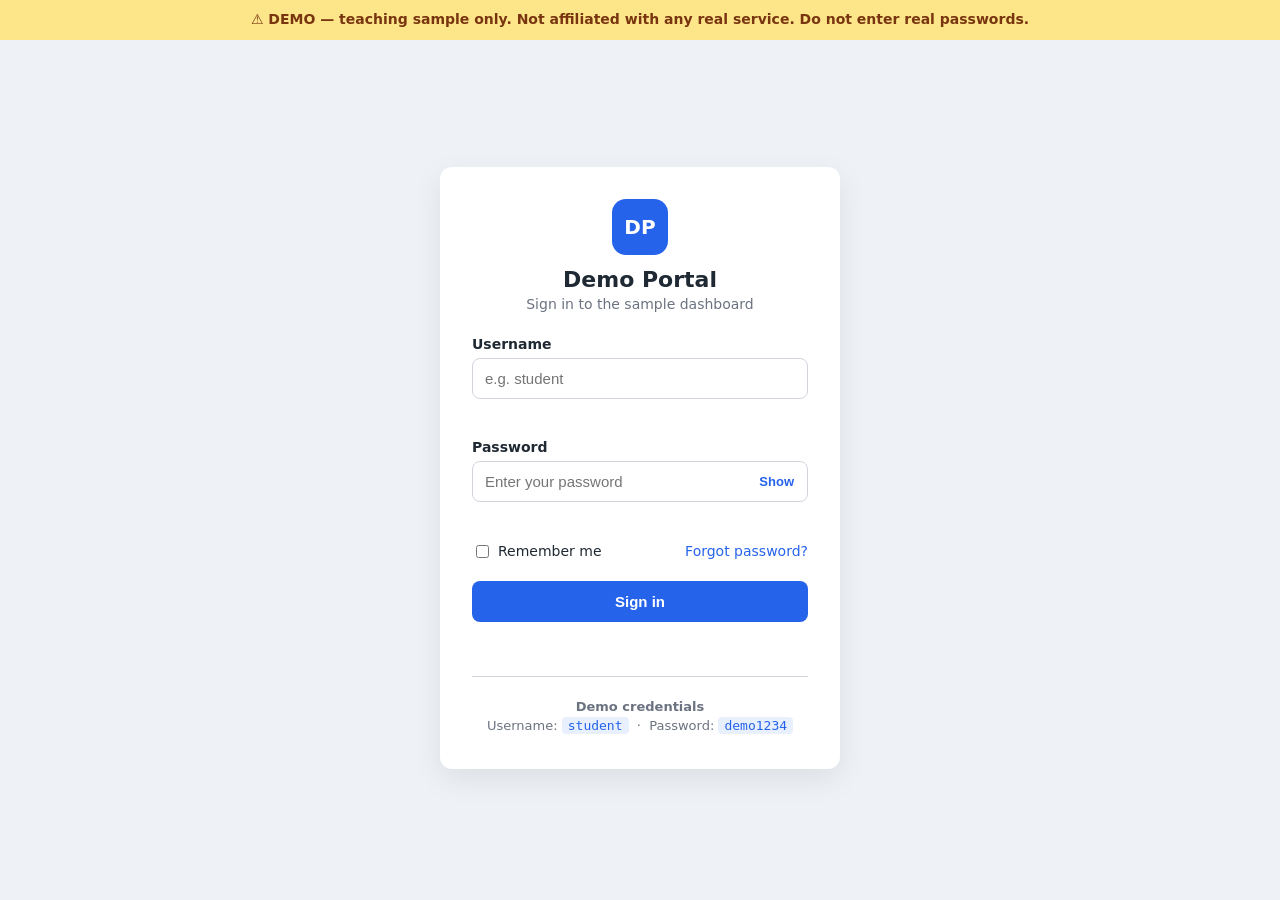
==== dashboard.html @ 2fdd440e "Add teaching demo login site A front-end-only demo login page for teaching students HTML, CSS, and c" ====
<!DOCTYPE html>
<html lang="en">
<head>
  <meta charset="UTF-8" />
  <meta name="viewport" content="width=device-width, initial-scale=1.0" />
  <title>Demo Portal — Dashboard</title>
  <link rel="stylesheet" href="css/styles.css" />
</head>
<body>
  <div class="demo-banner" role="note">
    ⚠️ DEMO — teaching sample only. Not affiliated with any real service.
  </div>

  <main class="page">
    <section class="card" style="max-width: 440px; text-align: center;">
      <div class="logo" aria-hidden="true" style="margin-bottom:16px;">✓</div>
      <h1 class="card__title">You're signed in</h1>
      <p class="card__subtitle" id="welcome">Welcome to the sample dashboard.</p>

      <p class="hint" style="margin-top:20px;">
        This page is only reachable after the demo login succeeds. In a real
        application, a server would verify your session before showing it.
      </p>

      <button class="btn btn--primary" id="logoutBtn" style="margin-top:20px;">Log out</button>
    </section>
  </main>

  <script>
    // Read the pretend session set by the login page.
    let user = null;
    try { user = sessionStorage.getItem("demo_user"); } catch (e) {}

    // If someone opens this page directly without "logging in",
    // send them back to the login page.
    let loggedIn = false;
    try { loggedIn = sessionStorage.getItem("demo_logged_in") === "true"; } catch (e) {}
    if (!loggedIn) {
      window.location.href = "index.html";
    }

    if (user) {
      document.getElementById("welcome").textContent = "Welcome, " + user + "!";
    }

    document.getElementById("logoutBtn").addEventListener("click", () => {
      try {
        sessionStorage.removeItem("demo_logged_in");
        sessionStorage.removeItem("demo_user");
      } catch (e) {}
      window.location.href = "index.html";
    });
  </script>
</body>
</html>
---- css/styles.css ----
/* =============================================================
   Demo Portal — teaching stylesheet
   Written to be read by students: plain CSS, no framework.
   Colors are defined once as variables so they are easy to change.
   ============================================================= */

:root {
  --bg: #eef2f7;
  --card-bg: #ffffff;
  --text: #1f2933;
  --muted: #6b7280;
  --primary: #2563eb;
  --primary-dark: #1d4ed8;
  --border: #d1d5db;
  --error: #dc2626;
  --success: #16a34a;
  --radius: 12px;
  --shadow: 0 10px 30px rgba(0, 0, 0, 0.08);
}

/* Support dark mode without changing the layout */
@media (prefers-color-scheme: dark) {
  :root {
    --bg: #0f172a;
    --card-bg: #1e293b;
    --text: #e2e8f0;
    --muted: #94a3b8;
    --border: #334155;
  }
}

* { box-sizing: border-box; }

body {
  margin: 0;
  font-family: system-ui, -apple-system, "Segoe UI", Roboto, sans-serif;
  background: var(--bg);
  color: var(--text);
  min-height: 100vh;
}

/* The yellow warning strip at the top of the page */
.demo-banner {
  background: #fde68a;
  color: #78350f;
  text-align: center;
  padding: 10px 16px;
  font-size: 14px;
  font-weight: 600;
  line-height: 1.4;
}

.page {
  display: flex;
  align-items: center;
  justify-content: center;
  padding: 40px 16px;
  min-height: calc(100vh - 44px);
}

/* The white login box */
.card {
  background: var(--card-bg);
  width: 100%;
  max-width: 400px;
  border-radius: var(--radius);
  box-shadow: var(--shadow);
  padding: 32px;
}

.card__head { text-align: center; margin-bottom: 24px; }

.logo {
  width: 56px;
  height: 56px;
  margin: 0 auto 12px;
  border-radius: 14px;
  background: var(--primary);
  color: #fff;
  font-weight: 700;
  font-size: 20px;
  display: flex;
  align-items: center;
  justify-content: center;
}

.card__title { margin: 0 0 4px; font-size: 22px; }
.card__subtitle { margin: 0; color: var(--muted); font-size: 14px; }

/* ---- Form fields ---- */
.field { margin-bottom: 18px; }

.field__label {
  display: block;
  margin-bottom: 6px;
  font-size: 14px;
  font-weight: 600;
}

.field__input {
  width: 100%;
  padding: 11px 12px;
  border: 1px solid var(--border);
  border-radius: 8px;
  font-size: 15px;
  background: var(--card-bg);
  color: var(--text);
  transition: border-color 0.15s, box-shadow 0.15s;
}

.field__input:focus {
  outline: none;
  border-color: var(--primary);
  box-shadow: 0 0 0 3px rgba(37, 99, 235, 0.15);
}

/* When JS marks a field invalid, it adds this class */
.field__input.is-invalid {
  border-color: var(--error);
}

/* Password field + Show/Hide button sit side by side */
.field__password { position: relative; }
.field__password .field__input { padding-right: 64px; }

.field__toggle {
  position: absolute;
  right: 8px;
  top: 50%;
  transform: translateY(-50%);
  border: none;
  background: transparent;
  color: var(--primary);
  font-size: 13px;
  font-weight: 600;
  cursor: pointer;
  padding: 4px 6px;
}

/* Inline error text under a field */
.field__error {
  margin: 6px 0 0;
  min-height: 16px;
  color: var(--error);
  font-size: 13px;
}

.form__row {
  display: flex;
  align-items: center;
  justify-content: space-between;
  margin-bottom: 20px;
  font-size: 14px;
}

.checkbox { display: flex; align-items: center; gap: 6px; cursor: pointer; }
.link { color: var(--primary); text-decoration: none; }
.link:hover { text-decoration: underline; }

/* ---- Buttons ---- */
.btn {
  width: 100%;
  padding: 12px;
  border: none;
  border-radius: 8px;
  font-size: 15px;
  font-weight: 600;
  cursor: pointer;
  transition: background 0.15s;
}

.btn--primary { background: var(--primary); color: #fff; }
.btn--primary:hover { background: var(--primary-dark); }
.btn--primary:disabled { opacity: 0.6; cursor: not-allowed; }

/* Overall status message under the button */
.form__status {
  margin: 14px 0 0;
  text-align: center;
  font-size: 14px;
  min-height: 18px;
}
.form__status.is-error { color: var(--error); }
.form__status.is-success { color: var(--success); }

/* ---- Footer with demo credentials ---- */
.card__foot {
  margin-top: 22px;
  padding-top: 18px;
  border-top: 1px solid var(--border);
  text-align: center;
}
.hint { margin: 4px 0; font-size: 13px; color: var(--muted); }
code {
  background: rgba(37, 99, 235, 0.1);
  color: var(--primary);
  padding: 1px 6px;
  border-radius: 4px;
  font-family: ui-monospace, "SF Mono", Menlo, monospace;
}
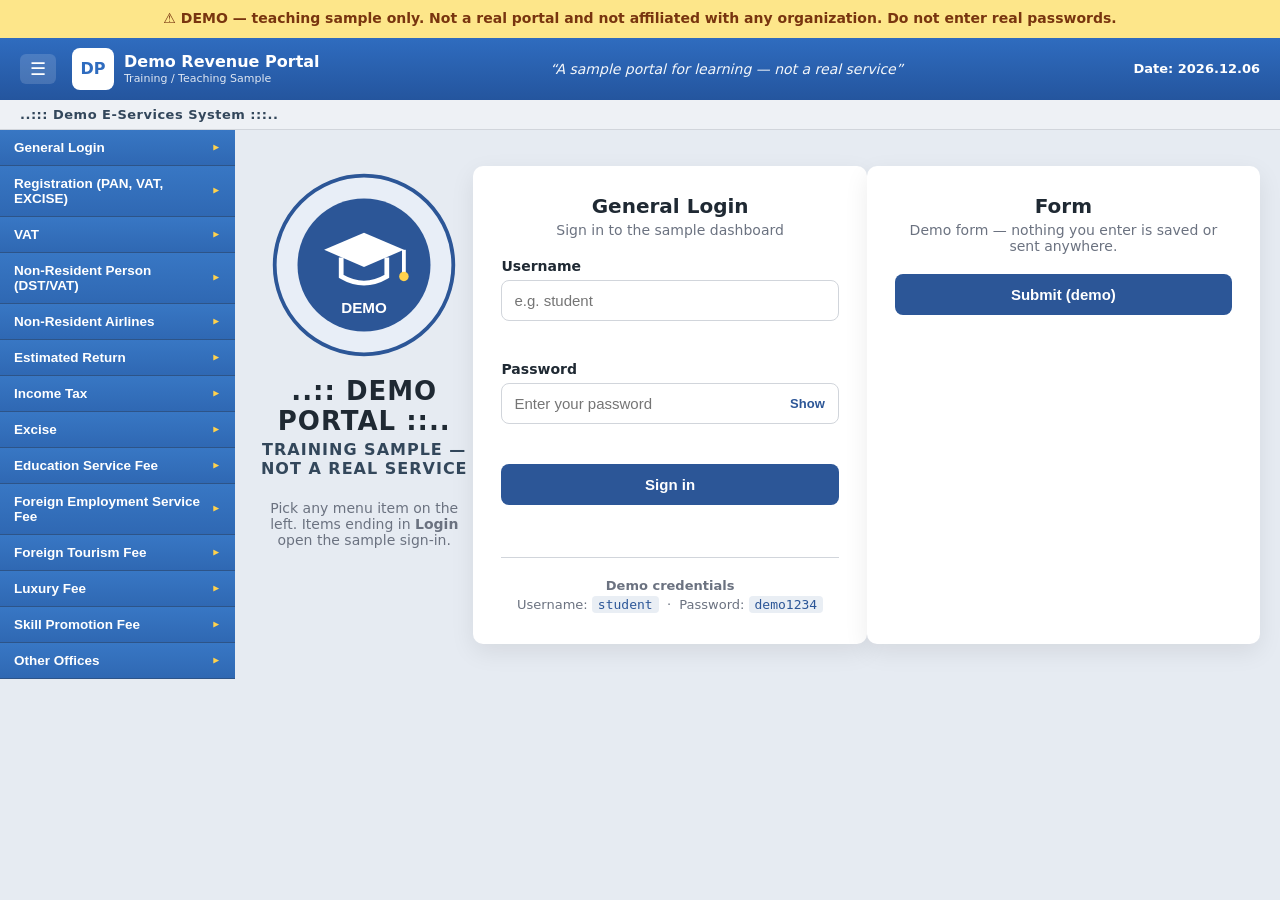
==== commit 2215d492: "Build after-login dashboard (tree menu, actions, outstanding) Replace the simple post-login page wit" ====
--- a/dashboard.html
+++ b/dashboard.html
@@ -3,53 +3,101 @@
 <head>
   <meta charset="UTF-8" />
   <meta name="viewport" content="width=device-width, initial-scale=1.0" />
-  <title>Demo Portal — Dashboard</title>
+  <title>Demo Portal — Taxpayer Dashboard</title>
   <link rel="stylesheet" href="css/styles.css" />
+  <link rel="stylesheet" href="css/dashboard.css" />
 </head>
 <body>
   <div class="demo-banner" role="note">
-    ⚠️ DEMO — teaching sample only. Not affiliated with any real service.
+    ⚠️ DEMO — teaching sample only. All data below is fake. Not a real portal or service.
   </div>
 
-  <main class="page">
-    <section class="card" style="max-width: 440px; text-align: center;">
-      <div class="logo" aria-hidden="true" style="margin-bottom:16px;">✓</div>
-      <h1 class="card__title">You're signed in</h1>
-      <p class="card__subtitle" id="welcome">Welcome to the sample dashboard.</p>
+  <!-- Top blue header (same as the login page) -->
+  <header class="topbar">
+    <button class="topbar__menu" id="menuToggle" aria-label="Toggle menu">☰</button>
+    <div class="topbar__brand">
+      <div class="brand-badge" aria-hidden="true">DP</div>
+      <div class="brand-text">
+        <strong>Demo Revenue Portal</strong>
+        <span>Training / Teaching Sample</span>
+      </div>
+    </div>
+    <div class="topbar__slogan">“A sample portal for learning — not a real service”</div>
+    <div class="topbar__date" id="topDate">Date: —</div>
+  </header>
 
-      <p class="hint" style="margin-top:20px;">
-        This page is only reachable after the demo login succeeds. In a real
-        application, a server would verify your session before showing it.
-      </p>
+  <!-- Breadcrumb + sub bar -->
+  <div class="breadcrumb">Integrated Tax Menus &nbsp;&gt;&gt;&nbsp; General &nbsp;&gt;&gt;&nbsp; Taxpayer Dashboard</div>
+  <div class="subbar subbar--dash">..::: Demo E-Services System :::..</div>
 
-      <button class="btn btn--primary" id="logoutBtn" style="margin-top:20px;">Log out</button>
-    </section>
-  </main>
+  <div class="layout">
+    <!-- ===== Left tree sidebar ===== -->
+    <nav class="tree-side" id="sidebar" aria-label="E-Services menu">
+      <div class="tree-side__title">Online E-Services</div>
+      <ul class="tree" id="tree"></ul>
+      <button class="btn-clear" id="clearCache2" type="button">🗑 Clear Cache</button>
+    </nav>
 
-  <script>
-    // Read the pretend session set by the login page.
-    let user = null;
-    try { user = sessionStorage.getItem("demo_user"); } catch (e) {}
+    <!-- ===== Main content ===== -->
+    <main class="dash">
+      <!-- Action buttons -->
+      <div class="dash__actions">
+        <button class="btn-amber" id="logoutBtn" type="button">Taxpayer Logout</button>
+        <button class="btn-amber" id="clearCache" type="button">Clear Cache</button>
+      </div>
 
-    // If someone opens this page directly without "logging in",
-    // send them back to the login page.
-    let loggedIn = false;
-    try { loggedIn = sessionStorage.getItem("demo_logged_in") === "true"; } catch (e) {}
-    if (!loggedIn) {
-      window.location.href = "index.html";
-    }
+      <!-- Taxpayer info -->
+      <div class="dash__info">
+        <div class="row"><span class="row__label">PAN:</span> <span id="panValue">123456789</span></div>
+        <div class="row"><span class="row__label">Trade Name:</span> <span id="tradeName">Demo Trader Pvt. Ltd.</span></div>
+        <div class="row"><span class="row__label">Logged in as:</span> <span id="userValue">—</span></div>
+      </div>
 
-    if (user) {
-      document.getElementById("welcome").textContent = "Welcome, " + user + "!";
-    }
+      <!-- Action links (demo) -->
+      <div class="dash__links" id="actionLinks"></div>
 
-    document.getElementById("logoutBtn").addEventListener("click", () => {
-      try {
-        sessionStorage.removeItem("demo_logged_in");
-        sessionStorage.removeItem("demo_user");
-      } catch (e) {}
-      window.location.href = "index.html";
-    });
-  </script>
+      <!-- Panel that opens when an action link is clicked -->
+      <section class="actionpanel" id="actionPanel" hidden>
+        <div class="section-head" id="actionPanelTitle">Action</div>
+        <div class="actionpanel__body" id="actionPanelBody"></div>
+      </section>
+
+      <!-- KYT notice -->
+      <section class="dash__block">
+        <div class="section-head">Please update KYT form.</div>
+        <div class="notice-box">
+          Reminder: please update your KYT (Know Your Taxpayer) form for the current fiscal year. This is a demo notice; no action is required.
+        </div>
+      </section>
+
+      <!-- Non Filer and Outstanding -->
+      <section class="dash__block">
+        <div class="section-head">Non Filer And Outstanding</div>
+        <p class="indicative">The information shown here is demo and indicative only. Nothing here is real.</p>
+        <div class="twocol">
+          <div class="panelbox">
+            <div class="panelbox__head">Non Filer</div>
+            <textarea class="panelbox__area" id="nonFiler" readonly>No non-filed returns found (demo data).</textarea>
+          </div>
+          <div class="panelbox">
+            <div class="panelbox__head">Outstanding</div>
+            <div class="out-row">
+              <label for="vatDue">VAT Due</label>
+              <input type="text" id="vatDue" value="0" readonly />
+            </div>
+            <div class="out-row">
+              <button class="btn-amber btn-amber--sm" id="payVat" type="button">✓ Pay VAT Due</button>
+            </div>
+            <div class="out-row">
+              <label for="incomeDue">Income Tax Due</label>
+              <input type="text" id="incomeDue" value="0" readonly />
+            </div>
+          </div>
+        </div>
+      </section>
+    </main>
+  </div>
+
+  <script src="js/dashboard.js"></script>
 </body>
 </html>
--- a/css/styles.css
+++ b/css/styles.css
@@ -1,32 +1,36 @@
 /* =============================================================
    Demo Portal — teaching stylesheet
-   Written to be read by students: plain CSS, no framework.
-   Colors are defined once as variables so they are easy to change.
+   Colors matched to the reference portal screenshot:
+   - blue top bar
+   - bright-blue menu section headers
+   - dark-navy submenus with small page icons
+   Plain CSS, commented for students.
    ============================================================= */
 
 :root {
-  --bg: #eef2f7;
+  --bg: #e6ebf2;
+
+  /* Blues sampled to match the reference screenshot */
+  --top-blue: #2f6cbf;
+  --top-blue-2: #24559e;
+  --sec-blue: #3877c4;       /* menu section header */
+  --sec-blue-2: #2f68b3;
+  --sec-hover: #2a5ea6;
+  --sub-navy: #103c78;       /* expanded submenu background */
+  --sub-hover: #1b4f96;
+
+  --subbar: #eef1f5;
   --card-bg: #ffffff;
   --text: #1f2933;
   --muted: #6b7280;
-  --primary: #2563eb;
-  --primary-dark: #1d4ed8;
+  --primary: #2c5697;
+  --primary-dark: #24487f;
+  --caret: #ffd24d;          /* yellow caret */
   --border: #d1d5db;
   --error: #dc2626;
   --success: #16a34a;
-  --radius: 12px;
-  --shadow: 0 10px 30px rgba(0, 0, 0, 0.08);
-}
-
-/* Support dark mode without changing the layout */
-@media (prefers-color-scheme: dark) {
-  :root {
-    --bg: #0f172a;
-    --card-bg: #1e293b;
-    --text: #e2e8f0;
-    --muted: #94a3b8;
-    --border: #334155;
-  }
+  --radius: 10px;
+  --shadow: 0 8px 24px rgba(0, 0, 0, 0.08);
 }
 
 * { box-sizing: border-box; }
@@ -39,64 +43,149 @@
   min-height: 100vh;
 }
 
-/* The yellow warning strip at the top of the page */
+/* ---- Demo warning banner ---- */
 .demo-banner {
   background: #fde68a;
   color: #78350f;
   text-align: center;
-  padding: 10px 16px;
+  padding: 9px 16px;
   font-size: 14px;
   font-weight: 600;
   line-height: 1.4;
 }
 
-.page {
+/* ---- Top blue header bar ---- */
+.topbar {
   display: flex;
   align-items: center;
-  justify-content: center;
-  padding: 40px 16px;
-  min-height: calc(100vh - 44px);
-}
-
-/* The white login box */
+  gap: 16px;
+  background: linear-gradient(180deg, var(--top-blue), var(--top-blue-2));
+  color: #ffffff;
+  padding: 10px 20px;
+}
+.topbar__menu {
+  background: rgba(255, 255, 255, 0.15);
+  color: #fff;
+  border: none;
+  border-radius: 6px;
+  font-size: 18px;
+  padding: 4px 10px;
+  cursor: pointer;
+}
+.topbar__brand { display: flex; align-items: center; gap: 10px; }
+.brand-badge {
+  width: 42px; height: 42px;
+  border-radius: 8px;
+  background: #ffffff;
+  color: var(--top-blue);
+  font-weight: 800;
+  font-size: 16px;
+  display: flex; align-items: center; justify-content: center;
+}
+.brand-text { display: flex; flex-direction: column; line-height: 1.2; }
+.brand-text strong { font-size: 16px; }
+.brand-text span { font-size: 11px; opacity: 0.85; }
+
+.topbar__slogan {
+  flex: 1;
+  text-align: center;
+  font-style: italic;
+  font-size: 14px;
+  opacity: 0.95;
+}
+.topbar__date { font-size: 13px; font-weight: 700; white-space: nowrap; }
+
+/* ---- Sub header strip ---- */
+.subbar {
+  background: var(--subbar);
+  border-bottom: 1px solid var(--border);
+  padding: 7px 20px;
+  font-size: 13px;
+  font-weight: 700;
+  color: #33475b;
+  letter-spacing: 0.5px;
+}
+
+/* ---- Layout: sidebar + content ---- */
+.layout { display: flex; align-items: flex-start; }
+
+/* ---- Sidebar ---- */
+.sidebar { width: 235px; flex-shrink: 0; background: var(--sub-navy); }
+.menu { list-style: none; margin: 0; padding: 0; }
+.menu__item { border-bottom: 1px solid rgba(255, 255, 255, 0.12); }
+
+/* Section header (bright blue bar) */
+.menu__button {
+  width: 100%;
+  display: flex;
+  align-items: center;
+  justify-content: space-between;
+  gap: 8px;
+  background: linear-gradient(180deg, var(--sec-blue), var(--sec-blue-2));
+  border: none;
+  color: #ffffff;
+  font-size: 13.5px;
+  font-weight: 700;
+  text-align: left;
+  padding: 10px 14px;
+  cursor: pointer;
+}
+.menu__button:hover { background: var(--sec-hover); }
+.menu__button .caret { color: var(--caret); font-size: 10px; transition: transform 0.15s; }
+.menu__button[aria-expanded="false"] .caret { transform: rotate(-90deg); }
+
+/* Submenu (dark navy) */
+.submenu { list-style: none; margin: 0; padding: 4px 0; background: var(--sub-navy); }
+.submenu a {
+  display: flex;
+  align-items: flex-start;
+  gap: 8px;
+  color: #eaf0fb;
+  text-decoration: none;
+  font-size: 12.5px;
+  font-weight: 600;
+  padding: 7px 14px 7px 16px;
+  line-height: 1.3;
+}
+.submenu a:hover { background: var(--sub-hover); color: #fff; }
+/* small page icon before each sub-link */
+.submenu a::before {
+  content: "";
+  flex-shrink: 0;
+  margin-top: 1px;
+  width: 12px; height: 14px;
+  background: url("data:image/svg+xml,%3Csvg xmlns='http://www.w3.org/2000/svg' width='12' height='14'%3E%3Cpath d='M2 1h5l3 3v9H2z' fill='%23d7e2f4' stroke='%23ffffff' stroke-width='0.5'/%3E%3Cpath d='M7 1v3h3' fill='none' stroke='%23ffffff' stroke-width='0.5'/%3E%3C/svg%3E") no-repeat center;
+}
+
+/* ---- Main content ---- */
+.content { flex: 1; padding: 28px 20px; display: flex; justify-content: center; min-height: 60vh; }
+
+/* Welcome view */
+.welcome { text-align: center; padding-top: 12px; max-width: 560px; }
+.badge { width: 190px; height: 190px; }
+.welcome__title { margin: 12px 0 4px; font-size: 26px; letter-spacing: 1px; color: #1f2933; }
+.welcome__subtitle { margin: 0; font-size: 16px; font-weight: 700; color: #33475b; letter-spacing: 1px; }
+.welcome__hint { margin-top: 22px; color: var(--muted); font-size: 14px; }
+
+/* Panels */
+.panel { width: 100%; display: flex; justify-content: center; padding-top: 8px; }
+
+/* Card */
 .card {
   background: var(--card-bg);
   width: 100%;
   max-width: 400px;
   border-radius: var(--radius);
   box-shadow: var(--shadow);
-  padding: 32px;
-}
-
-.card__head { text-align: center; margin-bottom: 24px; }
-
-.logo {
-  width: 56px;
-  height: 56px;
-  margin: 0 auto 12px;
-  border-radius: 14px;
-  background: var(--primary);
-  color: #fff;
-  font-weight: 700;
-  font-size: 20px;
-  display: flex;
-  align-items: center;
-  justify-content: center;
-}
-
-.card__title { margin: 0 0 4px; font-size: 22px; }
+  padding: 28px;
+}
+.card__head { text-align: center; margin-bottom: 20px; }
+.card__title { margin: 0 0 4px; font-size: 20px; }
 .card__subtitle { margin: 0; color: var(--muted); font-size: 14px; }
 
-/* ---- Form fields ---- */
+/* Form fields */
 .field { margin-bottom: 18px; }
-
-.field__label {
-  display: block;
-  margin-bottom: 6px;
-  font-size: 14px;
-  font-weight: 600;
-}
-
+.field__label { display: block; margin-bottom: 6px; font-size: 14px; font-weight: 600; }
 .field__input {
   width: 100%;
   padding: 11px 12px;
@@ -107,94 +196,50 @@
   color: var(--text);
   transition: border-color 0.15s, box-shadow 0.15s;
 }
-
-.field__input:focus {
-  outline: none;
-  border-color: var(--primary);
-  box-shadow: 0 0 0 3px rgba(37, 99, 235, 0.15);
-}
-
-/* When JS marks a field invalid, it adds this class */
-.field__input.is-invalid {
-  border-color: var(--error);
-}
-
-/* Password field + Show/Hide button sit side by side */
+.field__input:focus { outline: none; border-color: var(--primary); box-shadow: 0 0 0 3px rgba(44, 86, 151, 0.15); }
+.field__input.is-invalid { border-color: var(--error); }
 .field__password { position: relative; }
 .field__password .field__input { padding-right: 64px; }
-
 .field__toggle {
-  position: absolute;
-  right: 8px;
-  top: 50%;
-  transform: translateY(-50%);
-  border: none;
-  background: transparent;
-  color: var(--primary);
-  font-size: 13px;
-  font-weight: 600;
-  cursor: pointer;
-  padding: 4px 6px;
-}
-
-/* Inline error text under a field */
-.field__error {
-  margin: 6px 0 0;
-  min-height: 16px;
-  color: var(--error);
-  font-size: 13px;
-}
-
-.form__row {
-  display: flex;
-  align-items: center;
-  justify-content: space-between;
-  margin-bottom: 20px;
-  font-size: 14px;
-}
-
-.checkbox { display: flex; align-items: center; gap: 6px; cursor: pointer; }
-.link { color: var(--primary); text-decoration: none; }
-.link:hover { text-decoration: underline; }
-
-/* ---- Buttons ---- */
-.btn {
-  width: 100%;
-  padding: 12px;
-  border: none;
-  border-radius: 8px;
-  font-size: 15px;
-  font-weight: 600;
-  cursor: pointer;
-  transition: background 0.15s;
-}
-
+  position: absolute; right: 8px; top: 50%; transform: translateY(-50%);
+  border: none; background: transparent; color: var(--primary);
+  font-size: 13px; font-weight: 600; cursor: pointer; padding: 4px 6px;
+}
+.field__error { margin: 6px 0 0; min-height: 16px; color: var(--error); font-size: 13px; }
+
+/* Buttons */
+.btn { width: 100%; padding: 12px; border: none; border-radius: 8px; font-size: 15px; font-weight: 600; cursor: pointer; transition: background 0.15s; }
 .btn--primary { background: var(--primary); color: #fff; }
 .btn--primary:hover { background: var(--primary-dark); }
 .btn--primary:disabled { opacity: 0.6; cursor: not-allowed; }
-
-/* Overall status message under the button */
-.form__status {
-  margin: 14px 0 0;
-  text-align: center;
-  font-size: 14px;
-  min-height: 18px;
-}
+.form__status { margin: 14px 0 0; text-align: center; font-size: 14px; min-height: 18px; }
 .form__status.is-error { color: var(--error); }
 .form__status.is-success { color: var(--success); }
 
-/* ---- Footer with demo credentials ---- */
-.card__foot {
-  margin-top: 22px;
-  padding-top: 18px;
-  border-top: 1px solid var(--border);
-  text-align: center;
-}
+/* Footer with demo credentials */
+.card__foot { margin-top: 20px; padding-top: 16px; border-top: 1px solid var(--border); text-align: center; }
 .hint { margin: 4px 0; font-size: 13px; color: var(--muted); }
-code {
-  background: rgba(37, 99, 235, 0.1);
-  color: var(--primary);
-  padding: 1px 6px;
-  border-radius: 4px;
-  font-family: ui-monospace, "SF Mono", Menlo, monospace;
-}
+code { background: rgba(44, 86, 151, 0.1); color: var(--primary); padding: 1px 6px; border-radius: 4px; font-family: ui-monospace, "SF Mono", Menlo, monospace; }
+
+/* ---- Responsive ---- */
+@media (max-width: 760px) {
+  .topbar__slogan { display: none; }
+  .layout { flex-direction: column; }
+  .sidebar { width: 100%; display: none; }
+  .sidebar.is-open { display: block; }
+  .content { padding: 20px 16px; }
+}
+
+/* ---- Dynamic forms (built by JavaScript) ---- */
+.card--wide { max-width: 640px; }
+.form-grid { display: grid; grid-template-columns: 1fr 1fr; gap: 0 16px; }
+.field--full { grid-column: 1 / -1; }
+.field__label .req { color: var(--error); }
+
+/* Make select and textarea share the input styling */
+select.field__input { appearance: auto; height: 42px; }
+textarea.field__input { resize: vertical; min-height: 74px; font-family: inherit; }
+
+@media (max-width: 560px) {
+  .form-grid { grid-template-columns: 1fr; }
+}
--- a/css/dashboard.css
+++ b/css/dashboard.css
@@ -0,0 +1,165 @@
+/* =============================================================
+   Demo Portal — dashboard (after-login) styles
+   Reuses the color variables from styles.css.
+   Layout: light tree sidebar + content with info, action links,
+   a notice, and a Non-Filer/Outstanding section.
+   ============================================================= */
+
+/* Breadcrumb + dashboard sub bar */
+.breadcrumb {
+  background: #dfe6ef;
+  color: #33475b;
+  font-size: 12.5px;
+  padding: 6px 18px;
+  border-bottom: 1px solid var(--border);
+}
+.subbar--dash { background: #2f68b3; color: #fff; border-bottom: none; }
+
+/* ---- Left tree sidebar (light) ---- */
+.tree-side {
+  width: 250px;
+  flex-shrink: 0;
+  background: #fbfcfe;
+  border-right: 1px solid var(--border);
+  min-height: 70vh;
+  padding-bottom: 16px;
+}
+.tree-side__title {
+  background: #2f68b3;
+  color: #fff;
+  font-size: 13px;
+  font-weight: 700;
+  padding: 7px 14px;
+}
+.tree { list-style: none; margin: 8px 0; padding: 0; font-size: 13px; }
+.tree li { list-style: none; }
+
+.tree__node {
+  display: flex;
+  align-items: center;
+  gap: 6px;
+  padding: 4px 10px;
+  cursor: pointer;
+  color: #23405f;
+  user-select: none;
+}
+.tree__node:hover { background: #eaf1fb; }
+.tree__toggle { width: 12px; text-align: center; color: #6b7280; font-size: 11px; }
+.tree__icon { color: #e0a92e; }              /* folder color */
+.tree__leaf .tree__icon { color: #7c93b5; }  /* page color */
+.tree__children { list-style: none; margin: 0; padding-left: 18px; }
+.tree__node--active { background: #d5e6fb; font-weight: 600; }
+
+.btn-clear {
+  display: block;
+  margin: 10px auto 0;
+  background: #eef1f5;
+  border: 1px solid var(--border);
+  border-radius: 5px;
+  padding: 5px 14px;
+  font-size: 12.5px;
+  cursor: pointer;
+  color: #33475b;
+}
+.btn-clear:hover { background: #e2e8f0; }
+
+/* ---- Main dashboard content ---- */
+.dash { flex: 1; padding: 18px 22px; min-width: 0; }
+
+.dash__actions { display: flex; gap: 12px; margin-bottom: 16px; }
+.btn-amber {
+  background: #fbe8c6;
+  border: 1px solid #e6c485;
+  color: #8a5a1a;
+  font-weight: 700;
+  font-size: 14px;
+  padding: 8px 16px;
+  border-radius: 4px;
+  cursor: pointer;
+}
+.btn-amber:hover { background: #f7dca6; }
+.btn-amber--sm { font-size: 12.5px; padding: 5px 10px; }
+
+/* Taxpayer info */
+.dash__info { border-bottom: 1px solid var(--border); padding-bottom: 14px; margin-bottom: 14px; }
+.dash__info .row { display: flex; gap: 10px; font-size: 14px; margin: 6px 0; }
+.row__label { font-weight: 700; min-width: 110px; color: #1f2933; }
+
+/* Action links */
+.dash__links {
+  display: flex;
+  flex-wrap: wrap;
+  gap: 4px 14px;
+  padding: 4px 0 16px;
+  border-bottom: 1px solid var(--border);
+  margin-bottom: 16px;
+  line-height: 1.9;
+}
+.dash__links a {
+  color: #c0392b;
+  font-weight: 700;
+  font-size: 13.5px;
+  text-decoration: none;
+  cursor: pointer;
+}
+.dash__links a:hover { text-decoration: underline; }
+.dash__links .sep { color: #b0b7c0; }
+
+/* Action panel */
+.actionpanel { border: 1px solid var(--border); border-radius: 6px; margin-bottom: 18px; overflow: hidden; }
+.actionpanel__body { padding: 14px; font-size: 13.5px; background: #fff; }
+
+/* Section blocks */
+.dash__block { margin-bottom: 20px; }
+.section-head {
+  background: #eef1f5;
+  border: 1px solid var(--border);
+  border-left: 4px solid #2f68b3;
+  font-weight: 700;
+  font-size: 13.5px;
+  padding: 7px 12px;
+  color: #23405f;
+}
+.notice-box {
+  border: 1px solid #b7c6dc;
+  background: #eaf2fb;
+  color: #23405f;
+  font-size: 13.5px;
+  padding: 12px 14px;
+  margin-top: 10px;
+  border-radius: 4px;
+}
+.indicative { color: #c0392b; font-size: 13.5px; margin: 8px 0 12px; }
+
+/* Two-column Non Filer / Outstanding */
+.twocol { display: grid; grid-template-columns: 1fr 1fr; gap: 16px; }
+.panelbox { border: 1px solid var(--border); border-radius: 6px; background: #fff; }
+.panelbox__head { background: #f5f7fa; border-bottom: 1px solid var(--border); padding: 7px 12px; font-weight: 700; font-size: 13px; }
+.panelbox__area { width: 100%; border: none; padding: 12px; min-height: 130px; font-family: inherit; font-size: 13px; resize: vertical; background: #fff; color: var(--text); }
+.out-row { display: flex; align-items: center; gap: 10px; padding: 10px 12px; }
+.out-row label { min-width: 110px; font-size: 13px; font-weight: 600; }
+.out-row input { flex: 1; padding: 7px 10px; border: 1px solid var(--border); border-radius: 5px; background: #f7f9fc; }
+
+/* Small toast for demo actions */
+.toast {
+  position: fixed;
+  right: 20px;
+  bottom: 20px;
+  background: #23405f;
+  color: #fff;
+  padding: 12px 18px;
+  border-radius: 8px;
+  font-size: 14px;
+  box-shadow: 0 8px 24px rgba(0,0,0,0.2);
+  opacity: 0;
+  transform: translateY(10px);
+  transition: opacity .2s, transform .2s;
+  z-index: 50;
+}
+.toast.show { opacity: 1; transform: translateY(0); }
+
+@media (max-width: 760px) {
+  .tree-side { width: 100%; display: none; }
+  .tree-side.is-open { display: block; }
+  .twocol { grid-template-columns: 1fr; }
+}
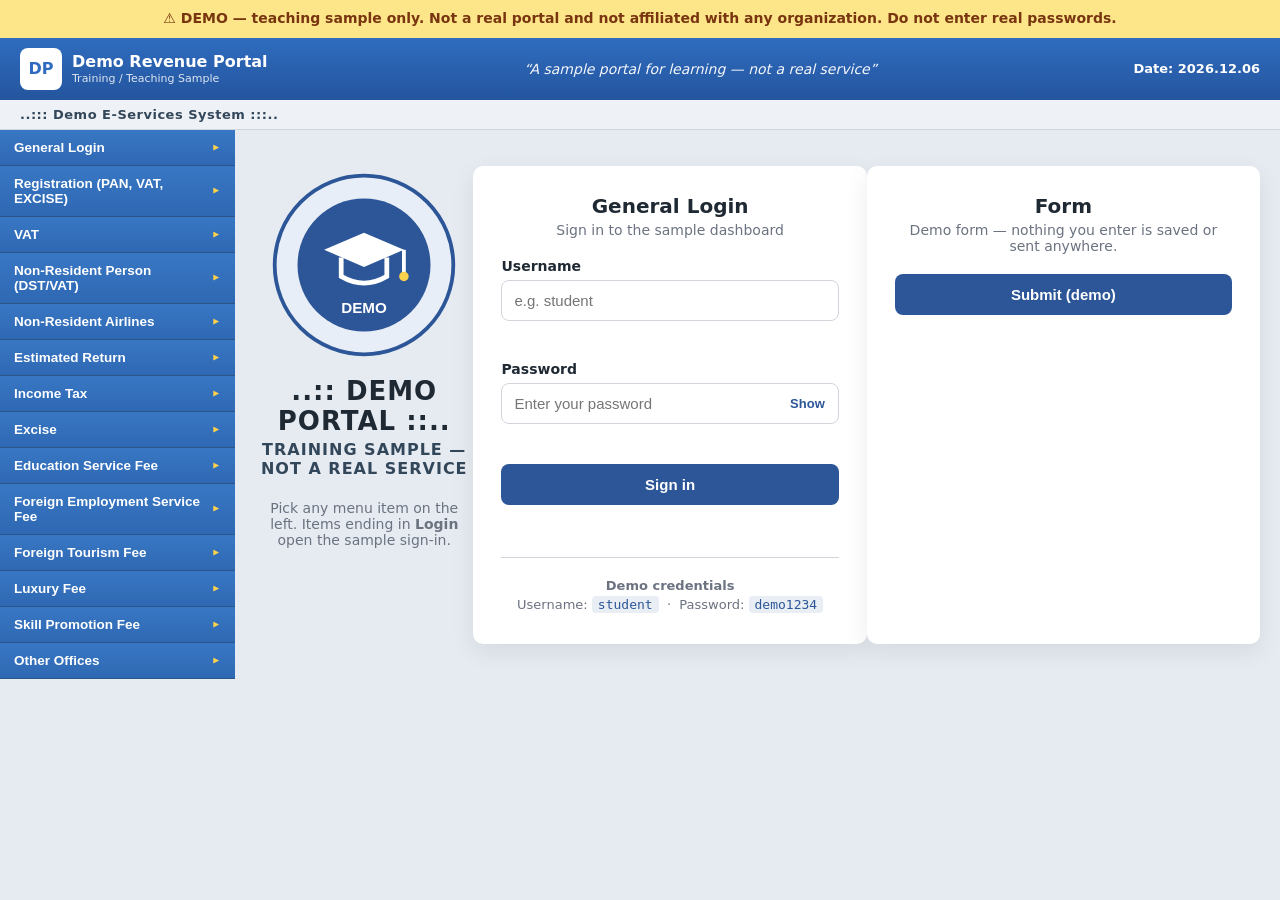
==== commit 6ec9d1c6: "Polish pass: a11y, favicon, responsive fixes - Hide the hamburger button on desktop; show it only on" ====
--- a/dashboard.html
+++ b/dashboard.html
@@ -4,6 +4,9 @@
   <meta charset="UTF-8" />
   <meta name="viewport" content="width=device-width, initial-scale=1.0" />
   <title>Demo Portal — Taxpayer Dashboard</title>
+  <meta name="description" content="An educational demo taxpayer dashboard for teaching students. All data is fake. Not affiliated with any real organization." />
+  <meta name="theme-color" content="#2f6cbf" />
+  <link rel="icon" href="data:image/svg+xml,%3Csvg xmlns='http://www.w3.org/2000/svg' viewBox='0 0 32 32'%3E%3Crect width='32' height='32' rx='6' fill='%232f6cbf'/%3E%3Ctext x='16' y='22' font-size='15' text-anchor='middle' fill='white' font-family='sans-serif' font-weight='bold'%3EDP%3C/text%3E%3C/svg%3E" />
   <link rel="stylesheet" href="css/styles.css" />
   <link rel="stylesheet" href="css/dashboard.css" />
 </head>
@@ -14,7 +17,7 @@
 
   <!-- Top blue header (same as the login page) -->
   <header class="topbar">
-    <button class="topbar__menu" id="menuToggle" aria-label="Toggle menu">☰</button>
+    <button class="topbar__menu" id="menuToggle" aria-label="Toggle menu" aria-controls="sidebar" aria-expanded="false">☰</button>
     <div class="topbar__brand">
       <div class="brand-badge" aria-hidden="true">DP</div>
       <div class="brand-text">
--- a/css/styles.css
+++ b/css/styles.css
@@ -64,6 +64,7 @@
   padding: 10px 20px;
 }
 .topbar__menu {
+  display: none;                 /* only shown on small screens */
   background: rgba(255, 255, 255, 0.15);
   color: #fff;
   border: none;
@@ -223,6 +224,7 @@
 
 /* ---- Responsive ---- */
 @media (max-width: 760px) {
+  .topbar__menu { display: inline-block; }
   .topbar__slogan { display: none; }
   .layout { flex-direction: column; }
   .sidebar { width: 100%; display: none; }
--- a/css/dashboard.css
+++ b/css/dashboard.css
@@ -44,6 +44,7 @@
   user-select: none;
 }
 .tree__node:hover { background: #eaf1fb; }
+.tree__node:focus-visible { outline: 2px solid #2f68b3; outline-offset: -2px; }
 .tree__toggle { width: 12px; text-align: center; color: #6b7280; font-size: 11px; }
 .tree__icon { color: #e0a92e; }              /* folder color */
 .tree__leaf .tree__icon { color: #7c93b5; }  /* page color */
